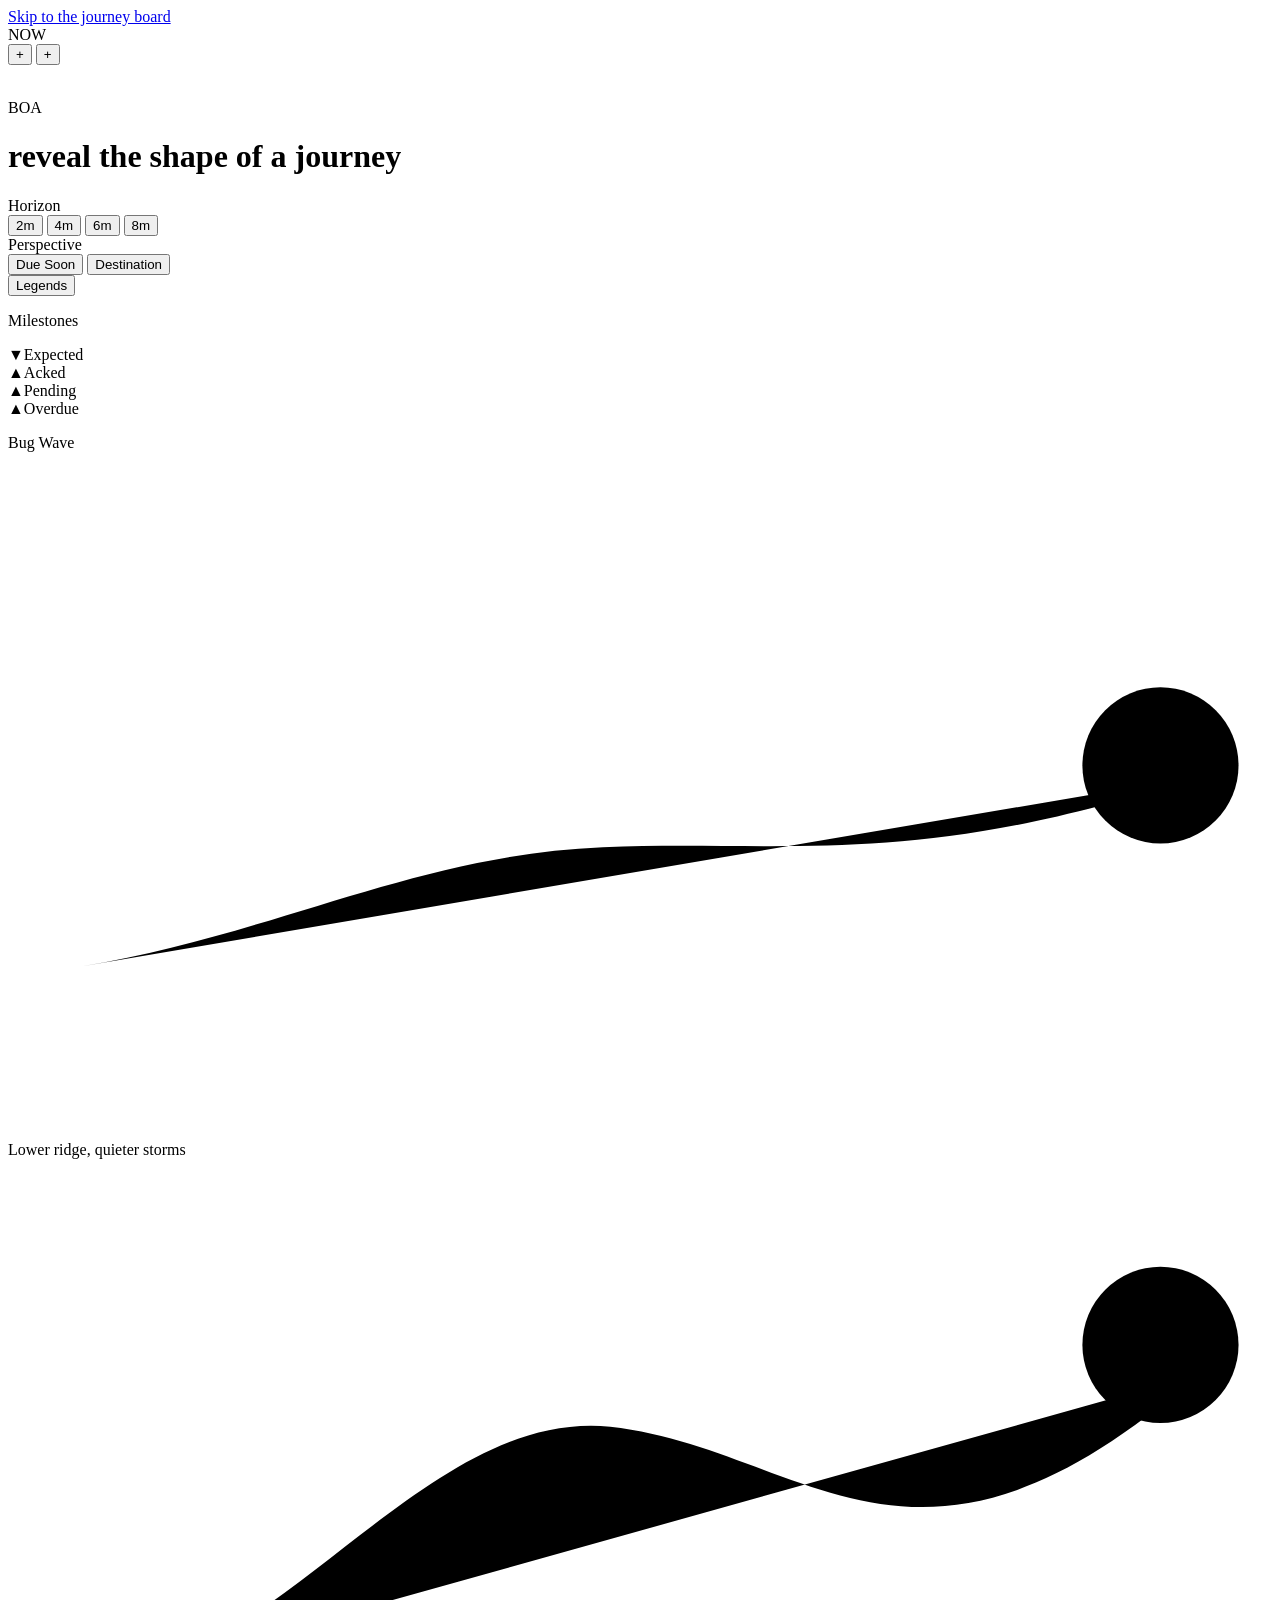
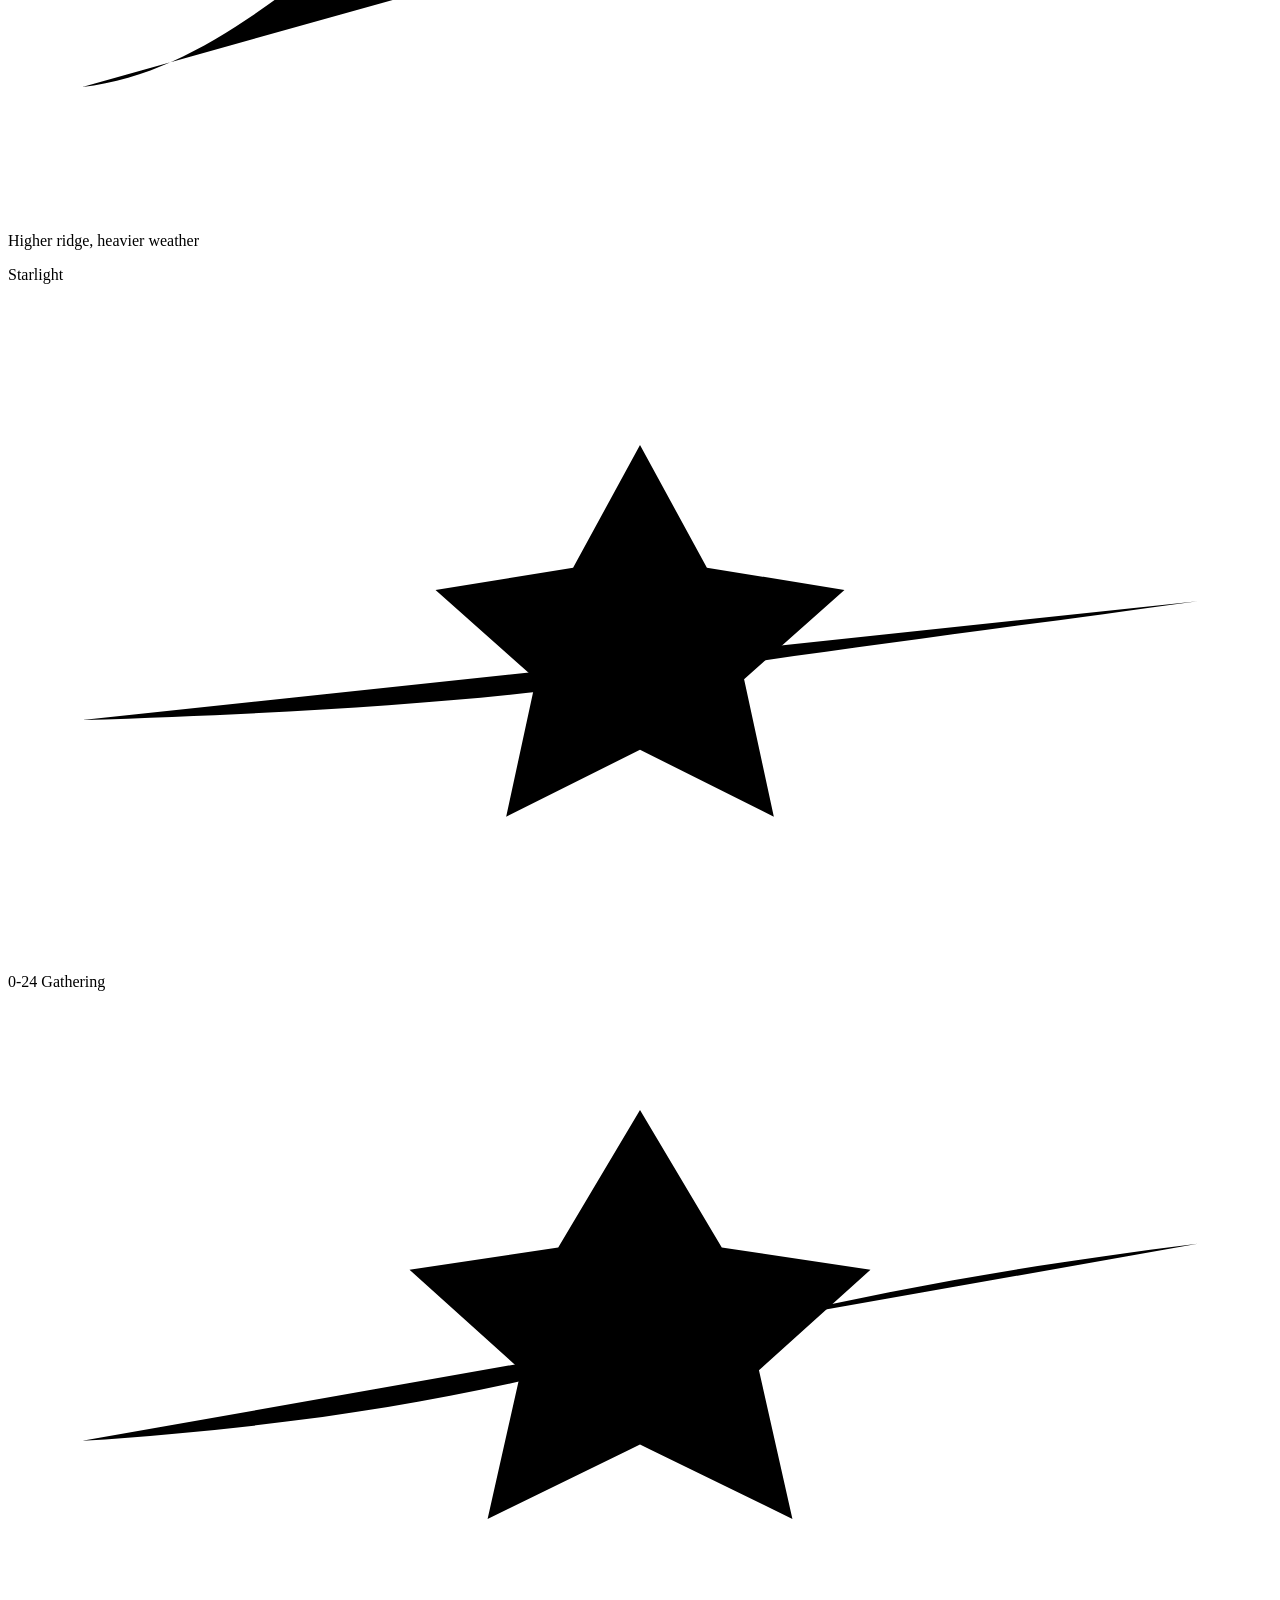
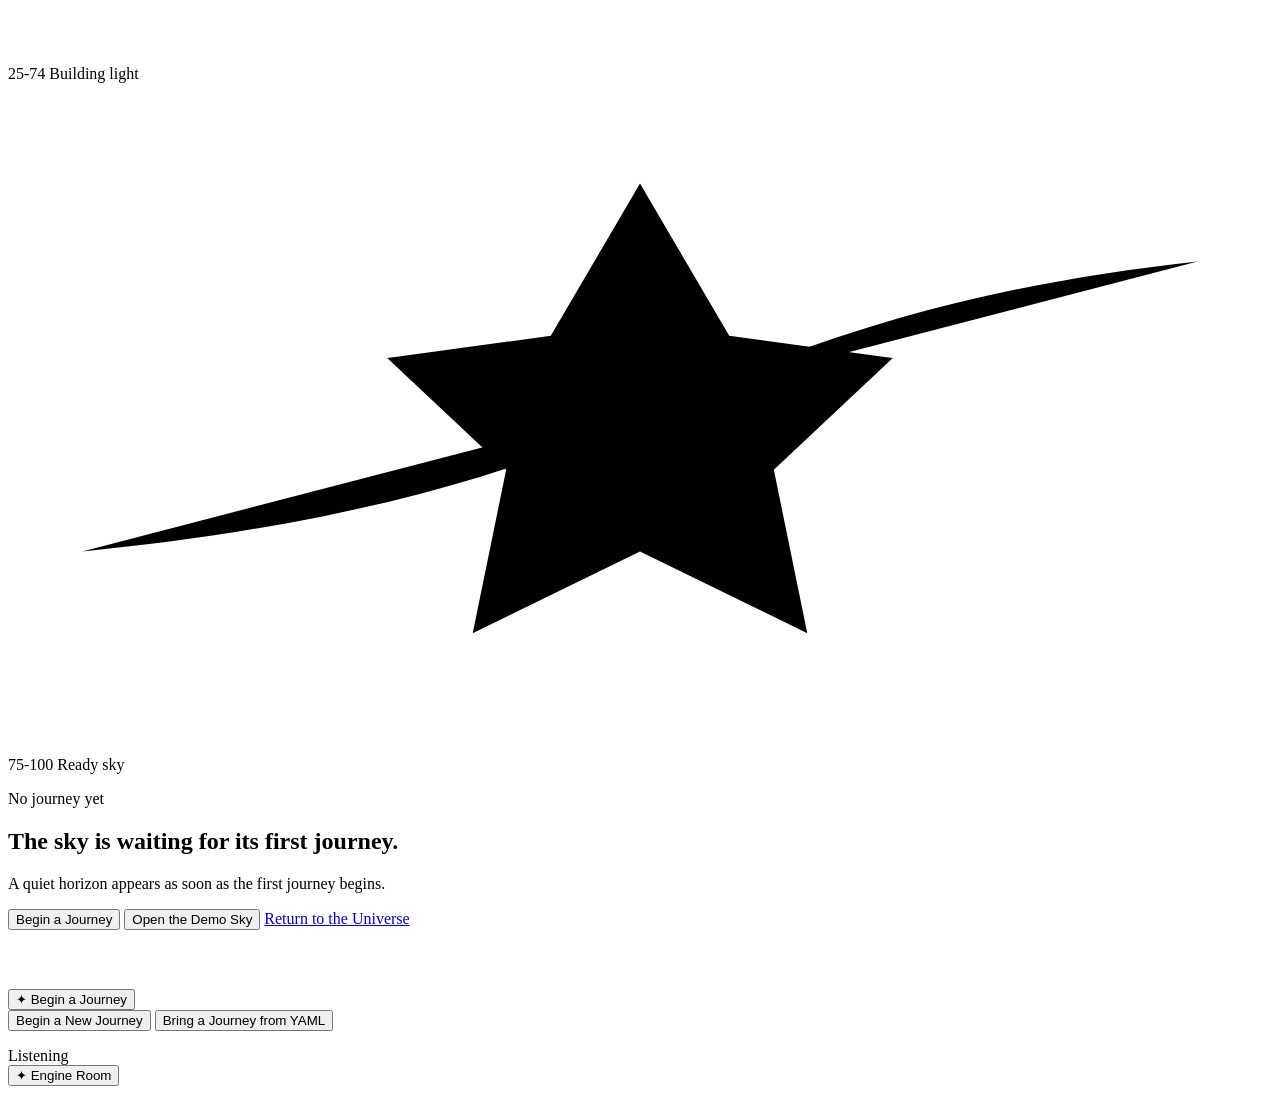
==== src/boa/static/index.html @ 33385906 "Add expandable starlight hover notes" ====
<!doctype html>
<html lang="en">
  <head>
    <meta charset="utf-8">
    <meta name="viewport" content="width=device-width, initial-scale=1">
    <title>BOA - Reveal the shape of a journey</title>
    <meta name="description" content="BOA reveals the shape of a journey through starlight, bug wave, and milestone horizon." />
    <meta name="theme-color" content="#fbf6ea" />
    <meta property="og:title" content="BOA - Reveal the shape of a journey" />
    <meta property="og:description" content="A quiet release horizon where starlight, storms, and milestones can be read at a glance." />
    <meta property="og:type" content="website" />
    <meta property="og:image" content="/static/empty-galaxy-prince.png" />
    <meta name="twitter:card" content="summary_large_image" />
    <meta name="twitter:title" content="BOA - Reveal the shape of a journey" />
    <meta name="twitter:description" content="Read journey readiness through starlight, bug wave, and milestone horizon." />
    <meta name="twitter:image" content="/static/empty-galaxy-prince.png" />
    <link rel="icon" type="image/png" href="/static/boa-logo.png">
    <link rel="stylesheet" href="/static/app.css?v=starlight-230">
  </head>
  <body>
    <a class="skip-link" href="#timeline-board">Skip to the journey board</a>
    <div class="now-label hidden" aria-hidden="true">NOW</div>
    <div class="now-line hidden" aria-hidden="true"></div>
    <button class="now-toggle now-toggle-top hidden" type="button" aria-label="Expand upper Now line panel" aria-expanded="false" data-now-toggle="top">
      <span aria-hidden="true">+</span>
    </button>
    <button class="now-toggle now-toggle-bottom hidden" type="button" aria-label="Expand lower Now line panel" aria-expanded="false" data-now-toggle="bottom">
      <span aria-hidden="true">+</span>
    </button>
    <div class="app-shell">
      <header class="masthead">
        <div class="brand">
          <a class="brand-mark brand-home-link" href="/" aria-label="Return to the universe">
            <img src="/static/boa-logo.png" alt="" />
          </a>
          <div class="brand-copy">
            <p class="brand-name">BOA</p>
            <h1 class="brand-tagline">reveal the shape of a journey</h1>
            <p id="board-scope" class="board-scope hidden"></p>
          </div>
        </div>
        <div class="masthead-actions">
          <div class="masthead-controls" aria-label="Board controls">
            <div class="selector-field">
              <span class="selector-label">Horizon</span>
              <div id="horizon-selector" class="segmented-selector segmented-selector-horizon" role="radiogroup" aria-label="Horizon">
                <span class="segment-highlight" aria-hidden="true"></span>
                <button class="segment-option is-active" type="button" role="radio" aria-checked="true" data-horizon-months="2">2m</button>
                <button class="segment-option" type="button" role="radio" aria-checked="false" data-horizon-months="4">4m</button>
                <button class="segment-option" type="button" role="radio" aria-checked="false" data-horizon-months="6">6m</button>
                <button class="segment-option" type="button" role="radio" aria-checked="false" data-horizon-months="8">8m</button>
              </div>
            </div>
            <div class="selector-field">
              <span class="selector-label">Perspective</span>
              <div id="perspective-selector" class="segmented-selector segmented-selector-wide" role="radiogroup" aria-label="Perspective">
                <span class="segment-highlight" aria-hidden="true"></span>
                <button class="segment-option is-active" type="button" role="radio" aria-checked="true" data-perspective="due-soon">Due Soon</button>
                <button class="segment-option" type="button" role="radio" aria-checked="false" data-perspective="destination">Destination</button>
              </div>
            </div>
          </div>
          <div class="legend-hover-shell">
            <button class="legend-trigger" type="button" aria-label="Timeline legend" title="Timeline legend">
              <span>Legends</span>
            </button>
            <section class="timeline-legend" aria-label="Board legend">
              <div class="legend-group">
                <p class="legend-group-title">Milestones</p>
                <div class="legend-item"><span class="legend-icon legend-expected">▼</span><span>Expected</span></div>
                <div class="legend-item"><span class="legend-icon legend-acked">▲</span><span>Acked</span></div>
                <div class="legend-item"><span class="legend-icon legend-pending">▲</span><span>Pending</span></div>
                <div class="legend-item"><span class="legend-icon legend-overdue">▲</span><span>Overdue</span></div>
              </div>
              <div class="legend-group">
                <p class="legend-group-title">Bug Wave</p>
                <div class="legend-item legend-item-block">
                  <span class="legend-swatch legend-bugwave-mark" aria-hidden="true">
                    <svg viewBox="0 0 34 18" class="legend-swatch-svg legend-bugwave-svg legend-bugwave-svg-calm">
                      <path d="M2 13.4 C7 12.6, 11 10.4, 16 10.2 C21 10, 24.5 10.8, 32 8.3" class="legend-bugwave-stroke"></path>
                      <circle cx="31" cy="8" r="2.1" class="legend-bugwave-dot"></circle>
                    </svg>
                  </span>
                  <span>Lower ridge, quieter storms</span>
                </div>
                <div class="legend-item legend-item-block">
                  <span class="legend-swatch legend-bugwave-mark" aria-hidden="true">
                    <svg viewBox="0 0 34 18" class="legend-swatch-svg legend-bugwave-svg legend-bugwave-svg-active">
                      <path d="M2 14.2 C7.4 13.6, 11.2 6.7, 16.2 7.2 C21.5 7.8, 24.4 12.5, 32 5.8" class="legend-bugwave-stroke"></path>
                      <circle cx="31" cy="5" r="2.1" class="legend-bugwave-dot"></circle>
                    </svg>
                  </span>
                  <span>Higher ridge, heavier weather</span>
                </div>
              </div>
              <div class="legend-group">
                <p class="legend-group-title">Starlight</p>
                <div class="legend-item legend-item-block">
                  <span class="legend-swatch legend-starlight-mark" aria-hidden="true">
                    <svg viewBox="0 0 34 18" class="legend-swatch-svg legend-starlight-svg legend-starlight-svg-faint">
                      <path d="M2 11.3 C8.2 11.1, 12.8 10.8, 16.9 10.2 C22.2 9.4, 26.2 8.9, 32 8.1" class="legend-starlight-line"></path>
                      <path d="M17 3.9 L18.8 7.2 L22.5 7.8 L19.8 10.2 L20.6 13.9 L17 12.1 L13.4 13.9 L14.2 10.2 L11.5 7.8 L15.2 7.2 Z" class="legend-starlight-star"></path>
                    </svg>
                  </span>
                  <span>0-24 Gathering</span>
                </div>
                <div class="legend-item legend-item-block">
                  <span class="legend-swatch legend-starlight-mark" aria-hidden="true">
                    <svg viewBox="0 0 34 18" class="legend-swatch-svg legend-starlight-svg legend-starlight-svg-mid">
                      <path d="M2 12.1 C8.1 11.7, 12.7 10.9, 16.9 9.7 C22.1 8.3, 26.4 7.5, 32 6.8" class="legend-starlight-line"></path>
                      <path d="M17 3.2 L19.2 6.9 L23.2 7.5 L20.2 10.2 L21.1 14.2 L17 12.2 L12.9 14.2 L13.8 10.2 L10.8 7.5 L14.8 6.9 Z" class="legend-starlight-star"></path>
                    </svg>
                  </span>
                  <span>25-74 Building light</span>
                </div>
                <div class="legend-item legend-item-block">
                  <span class="legend-swatch legend-starlight-mark" aria-hidden="true">
                    <svg viewBox="0 0 34 18" class="legend-swatch-svg legend-starlight-svg legend-starlight-svg-bright">
                      <path d="M2 12.6 C8.1 12, 13.1 10.8, 17.1 8.9 C22.4 6.5, 26.6 5.4, 32 4.8" class="legend-starlight-line"></path>
                      <path d="M17 2.7 L19.4 6.8 L23.8 7.4 L20.6 10.4 L21.5 14.8 L17 12.6 L12.5 14.8 L13.4 10.4 L10.2 7.4 L14.6 6.8 Z" class="legend-starlight-star"></path>
                    </svg>
                  </span>
                  <span>75-100 Ready sky</span>
                </div>
              </div>
            </section>
          </div>
        </div>
      </header>

      <main class="release-stage">
        <section id="empty-state" class="empty-state hidden">
          <p id="empty-eyebrow" class="empty-eyebrow">No journey yet</p>
          <h2 id="empty-title">The sky is waiting for its first journey.</h2>
          <p id="empty-body">A quiet horizon appears as soon as the first journey begins.</p>
          <div class="empty-actions">
            <button id="empty-new-release-button" class="primary-button empty-action-primary" type="button">Begin a Journey</button>
            <button id="seed-button" class="ghost-button empty-action-secondary paper-quiet-trigger" type="button">Open the Demo Sky</button>
            <a id="empty-return-link" class="ghost-button empty-action-secondary empty-action-return paper-quiet-trigger hidden" href="/">Return to the Universe</a>
          </div>
        </section>

        <section id="timeline-board" class="timeline-board" aria-live="polite">
        </section>
        <section class="month-ruler-wrap hidden" aria-hidden="true">
          <svg id="month-ruler" class="month-ruler" viewBox="0 0 960 42" preserveAspectRatio="none"></svg>
        </section>
        <div class="journey-star hidden" aria-hidden="true"></div>
      </main>
    </div>

    <dialog id="journey-dialog" class="journey-dialog paper-dialog">
      <div class="journey-surface paper-surface paper-surface-large dialog-surface dialog-surface-large">
        <div class="dialog-head paper-dialog-head dialog-head-context">
          <div class="dialog-head-copy">
            <p id="journey-kicker" class="dialog-kicker">Begin a Journey</p>
            <div class="dialog-title-row">
              <h2 id="journey-title">Shape the journey</h2>
              <p id="journey-intro" class="dialog-intro">Place the first points of this release on the horizon.</p>
            </div>
            <form id="journey-form" class="dialog-identity-row journey-identity-row" autocomplete="off">
              <label class="journey-identity-field" aria-label="Product">
                <input id="journey-product" type="text" placeholder="Product">
              </label>
              <label class="journey-identity-field journey-identity-field-version" aria-label="Version">
                <input id="journey-version" type="text" placeholder="Version">
              </label>
              <details id="reading-post-panel" class="journey-reading-post reading-post-panel">
                <summary class="reading-post-summary" aria-label="Reading Post">
                  <span id="reading-post-lamp" class="reading-post-lamp" aria-hidden="true"></span>
                  <span class="reading-post-summary-title">Reading Post</span>
                </summary>
                <div class="reading-post-body paper-menu">
                  <label class="reading-post-field">
                    <span class="dialog-title-2">Friends on the horizon</span>
                    <textarea id="reading-post-recipients" class="dialog-textarea reading-post-recipients" rows="3" placeholder="rose@example.com&#10;fox@example.com"></textarea>
                  </label>
                  <fieldset class="reading-post-field reading-post-schedule">
                    <legend class="dialog-title-2">Update schedule</legend>
                    <label><input type="radio" name="reading-post-schedule" value="daily"> Daily</label>
                    <label><input type="radio" name="reading-post-schedule" value="weekdays"> Weekdays</label>
                    <label><input type="radio" name="reading-post-schedule" value="milestones"> At milestones</label>
                    <label><input type="radio" name="reading-post-schedule" value="never"> Never</label>
                    <input type="radio" name="reading-post-schedule" value="weekly" hidden>
                  </fieldset>
                  <div class="reading-post-grid">
                    <label class="reading-post-field reading-post-clock-field">
                      <span class="dialog-title-2">Time</span>
                      <input id="reading-post-time" class="dialog-input reading-post-time" type="time" value="08:00">
                    </label>
                    <label class="reading-post-field reading-post-until-field">
                      <span class="dialog-title-2">Deliver until</span>
                      <span class="reading-post-until-row">
                        <span>Last milestone +</span>
                        <input id="reading-post-deliver-days" class="dialog-input reading-post-days" type="number" min="0" max="365" value="7">
                        <span>days</span>
                      </span>
                    </label>
                  </div>
                  <p id="reading-post-window" class="form-note paper-note reading-post-window" aria-live="polite" aria-atomic="true"></p>
                  <button id="reading-post-sleep-button" class="paper-quiet-trigger reading-post-sleep-button" type="button" hidden>Let it sleep</button>
                  <p id="reading-post-message" class="form-note paper-note reading-post-message" aria-live="polite" aria-atomic="true"></p>
                </div>
              </details>
            </form>
          </div>
          <button id="close-journey-dialog-button" class="icon-button paper-icon-button paper-close-button dialog-close-button" type="button" aria-label="Close"></button>
        </div>

        <div class="journey-layout dialog-body dialog-body-canvas">
          <section class="journey-builder dialog-section" aria-label="Journey timeline builder">
            <form id="journey-milestone-popover" class="journey-milestone-popover paper-card dialog-floating-card dialog-floating-card-anchored dialog-form dialog-form-compact hidden">
              <div class="journey-popover-head">
                <div class="journey-popover-heading">
                  <span class="journey-popover-kicker dialog-title-2">Milestone</span>
                  <p id="journey-milestone-title" class="journey-popover-title dialog-title-1">Dev Ready</p>
                </div>
                <div class="journey-delete-shell">
                  <button id="journey-milestone-menu" class="journey-milestone-menu paper-icon-button paper-icon-button-compact" type="button" aria-label="Milestone actions">⋯</button>
                  <div id="journey-milestone-menu-panel" class="journey-milestone-menu-panel paper-menu hidden">
                    <button id="journey-milestone-delete" class="journey-milestone-delete" type="button">Remove milestone</button>
                  </div>
                </div>
              </div>
              <p id="journey-milestone-date" class="journey-popover-date dialog-title-3">April 23, 2026</p>
              <label class="journey-popover-field paper-field">
                <span class="dialog-title-2">Milestone name</span>
                <input id="journey-milestone-name" class="dialog-input" type="text" placeholder="Regression Ready">
              </label>
              <div class="journey-popover-meta-grid">
                <label class="journey-popover-field paper-field">
                  <span class="dialog-title-2">Keeper</span>
                  <input id="journey-milestone-owner" class="dialog-input" type="text" placeholder="alice">
                </label>
                <label class="journey-popover-field paper-field">
                  <span class="dialog-title-2">Email</span>
                  <input id="journey-milestone-email" class="dialog-input" type="email" placeholder="alice@example.com">
                </label>
              </div>
              <label class="journey-popover-field paper-field">
                <span class="dialog-title-2">Quiet note</span>
                <textarea id="journey-milestone-note" class="dialog-textarea" rows="4" placeholder="Why this point in the journey matters"></textarea>
              </label>
            </form>
            <div class="journey-canvas-shell">
              <svg id="journey-timeline" class="journey-timeline" viewBox="0 0 1120 260" preserveAspectRatio="none"></svg>
              <button id="journey-add-milestone" class="journey-add-milestone paper-icon-button paper-icon-button-compact" type="button" aria-label="Add milestone">+</button>
            </div>
          </section>
        </div>
        <div class="paper-dialog-footer dialog-footer dialog-footer-grid dialog-footer-keyed">
          <button id="journey-create-button" class="primary-button paper-button paper-button-primary" type="submit" form="journey-form">Done</button>
          <div class="journey-protection-shell" title="Used to protect edits, acknowledgements, and removal.">
            <input id="journey-secret" class="journey-protection-input dialog-key-input" type="text" form="journey-form" placeholder="Journey key" aria-label="Journey key. Used to protect edits, acknowledgements, and removal.">
          </div>
          <p id="journey-message" class="form-note paper-note" aria-live="polite"></p>
        </div>
      </div>
    </dialog>

    <dialog id="import-dialog" class="import-dialog paper-dialog">
      <div class="import-surface paper-surface dialog-surface">
        <div class="dialog-head paper-dialog-head dialog-head-double">
          <div class="dialog-head-copy">
            <p class="dialog-kicker">Bring a Journey</p>
            <div class="dialog-title-row">
              <h2>Prepare a scroll for the sky</h2>
              <p class="dialog-intro">Bring in a YAML scroll and reopen it as a journey.</p>
            </div>
          </div>
          <button id="close-import-dialog-button" class="icon-button paper-icon-button paper-close-button dialog-close-button" type="button" aria-label="Close"></button>
        </div>

        <form id="import-form" class="import-form-stack dialog-form dialog-form-stack">
          <label class="paper-field paper-section paper-section-soft dialog-panel dialog-panel-soft import-scroll-field file-field dialog-section">
            <span class="import-section-title dialog-title-2">Journey scroll</span>
            <small class="import-section-note dialog-title-3">Choose a quiet YAML page and let BOA reopen it as a journey.</small>
            <span class="import-file-shell">
              <input id="import-file" type="file" accept=".yaml,.yml,text/yaml,text/x-yaml">
              <span class="import-file-face" aria-hidden="true">
                <span class="import-file-button">Choose scroll</span>
                <span id="import-file-summary" class="import-file-summary">No scroll chosen yet</span>
              </span>
            </span>
          </label>
          <fieldset class="choice-field paper-choice-field paper-section paper-section-soft dialog-panel dialog-panel-soft import-kickoff-field dialog-section">
            <legend class="dialog-title-2">Kickoff</legend>
            <p class="import-section-note dialog-title-3">Keep the original first sunrise, or gently choose a new one.</p>
            <label class="choice-pill">
              <input id="import-keep-original" name="import-mode" type="radio" value="keep" checked>
              <span>
                <strong>Keep its first day</strong>
                <small>Reopen the journey where its first light began.</small>
              </span>
            </label>
            <label class="choice-pill">
              <input id="import-shift-timeline" name="import-mode" type="radio" value="shift">
              <span>
                <strong>Choose a new first day</strong>
                <small>Shift the sky to a new morning before it resumes.</small>
              </span>
            </label>
          </fieldset>
          <label id="import-kickoff-label" class="paper-field paper-section paper-section-soft dialog-panel dialog-panel-soft import-date-field dialog-section hidden">
            <span class="import-section-title dialog-title-2">First day</span>
            <small class="import-section-note dialog-title-3">A fresh morning for this imported journey.</small>
            <span class="import-date-shell">
              <input id="import-kickoff-date" class="dialog-input dialog-input-date" type="date">
            </span>
          </label>
        </form>
        <div class="paper-dialog-footer dialog-footer dialog-footer-inline import-footer">
          <button class="primary-button paper-button paper-button-primary" type="submit" form="import-form">Prepare Journey</button>
          <p id="import-message" class="form-note paper-note" aria-live="polite"></p>
        </div>
      </div>
    </dialog>

    <dialog id="ack-dialog" class="ack-dialog paper-dialog">
      <div class="ack-surface paper-surface dialog-surface">
        <div class="dialog-head paper-dialog-head dialog-head-context">
          <div class="dialog-head-copy">
            <p class="dialog-kicker">Acknowledge</p>
            <div class="dialog-title-row">
              <h2 id="ack-milestone-name">Quietly mark this milestone.</h2>
              <p id="ack-milestone-date" class="dialog-intro">On the horizon</p>
            </div>
            <div class="dialog-identity-row ack-identity-row">
              <p id="ack-release-name" class="ack-release-name dialog-title-1"></p>
              <p id="ack-release-version" class="ack-release-version dialog-title-3"></p>
            </div>
          </div>
          <div class="dialog-head-meta" aria-label="Acknowledgement date">
            <p id="ack-date" class="dialog-updated-at"></p>
          </div>
          <button id="close-ack-dialog-button" class="icon-button paper-icon-button paper-close-button dialog-close-button" type="button" aria-label="Close"></button>
        </div>

        <form id="ack-form" class="dialog-form dialog-form-stack" novalidate>
          <div class="ack-form-grid dialog-body dialog-body-split dialog-section">
            <section class="ack-panel dialog-panel" aria-label="Leave a mark">
              <div class="ack-card-head">
                <h3 class="dialog-title-1">Leave a mark</h3>
                <p class="dialog-title-3">A quiet mark beside this milestone.</p>
              </div>
              <div class="ack-field ack-keeper-field" aria-label="Keeper">
                <div class="ack-keeper-label-row">
                  <span class="dialog-title-2">Keeper</span>
                  <button id="ack-keeper-change-button" class="ack-keeper-change" type="button" title="Keeper is set on the milestone. Change it in Tend Journey.">Change in Tend Journey?</button>
                  <button id="ack-send-email-button" class="ack-keeper-email-button" type="button" title="Send the acknowledgement email to this keeper again.">Notify Keeper</button>
                </div>
                <p id="ack-keeper-display" class="ack-keeper-readout">No keeper set</p>
                <input id="ack-name" name="ack_name" type="hidden">
              </div>
              <label class="paper-field ack-field">
                <span class="dialog-title-2">Quiet note <span class="field-optional paper-field-optional">(optional)</span></span>
                <textarea id="ack-note" class="dialog-textarea observation-textarea ack-note-input" rows="4" placeholder="A short acknowledgement note"></textarea>
              </label>
            </section>
            <section class="ack-trail dialog-panel dialog-panel-soft" aria-label="Acknowledgement trail">
              <div class="ack-card-head">
                <h3 class="dialog-title-1">Ack trail</h3>
                <p class="dialog-title-3">Recent marks on this milestone.</p>
              </div>
              <div id="ack-trail" class="ack-trail-list"></div>
              <p id="ack-hint" class="summary-line paper-note paper-note-inline dialog-body-note ack-hint">The ack trail will remember the keeper, date, and quiet note together.</p>
            </section>
          </div>
        </form>
        <div class="paper-dialog-footer dialog-footer dialog-footer-grid dialog-footer-keyed ack-footer">
          <button id="ack-submit-button" class="primary-button paper-button paper-button-primary" type="button">Acknowledge</button>
          <div class="ack-key-shell" title="Used to protect acknowledgements and note updates.">
            <input id="ack-secret" class="dialog-key-input ack-secret-input" name="secret" type="password" form="ack-form" placeholder="Journey key" aria-label="Journey key. Used to protect acknowledgements and note updates." required>
          </div>
          <p id="ack-message" class="form-note paper-note" aria-live="polite"></p>
        </div>
      </div>
    </dialog>

    <dialog id="dialog-notice" class="dialog-notice paper-dialog">
      <div class="dialog-notice-surface paper-surface dialog-surface">
        <p id="dialog-notice-kicker" class="dialog-kicker">A small note</p>
        <h2 id="dialog-notice-title" class="dialog-notice-title">The note was sent.</h2>
        <p id="dialog-notice-message" class="dialog-notice-message dialog-title-3">The keeper has been notified.</p>
        <div class="paper-dialog-footer dialog-footer dialog-footer-inline dialog-notice-footer">
          <button id="dialog-notice-ok-button" class="primary-button paper-button paper-button-primary" type="button">OK</button>
        </div>
      </div>
    </dialog>

    <dialog id="observation-dialog" class="observation-dialog paper-dialog">
      <div class="observation-surface paper-surface dialog-surface dialog-surface-scrollable">
        <div class="dialog-head paper-dialog-head dialog-head-context">
          <div class="dialog-head-copy">
            <p class="dialog-kicker">Observation Notebook</p>
            <div class="dialog-title-row">
              <h2>Today’s Reading</h2>
              <p class="dialog-intro">A quiet notebook page for this journey today.</p>
            </div>
            <div class="dialog-identity-row">
              <p id="observation-release-name" class="observation-release-name observation-title-1 dialog-title-1"></p>
              <p id="observation-release-version" class="observation-meta-line observation-title-3 observation-release-version dialog-title-3"></p>
            </div>
          </div>
          <div class="dialog-head-meta" aria-label="Observation status">
            <p id="observation-last-updated" class="dialog-updated-at"></p>
            <span id="observation-status-pill" class="status-pill paper-status-pill" hidden>Ready</span>
          </div>
          <button id="close-observation-dialog-button" class="icon-button paper-icon-button paper-close-button dialog-close-button" type="button" aria-label="Close"></button>
        </div>

        <form id="observation-form" class="observation-form dialog-form dialog-form-stack">
          <div class="observation-workspace dialog-body dialog-body-split">
            <div class="observation-main-column">
              <label class="observation-card observation-card-whisper observation-field dialog-panel dialog-section">
                <div class="observation-field-head">
                  <span class="observation-title-1 dialog-title-1">Today’s Reading</span>
                  <small class="observation-title-3 dialog-title-3">A short line for what the journey looks like now.</small>
                </div>
                <input id="observation-whisper" class="observation-input dialog-input" type="text" maxlength="280" placeholder="The journey is gathering confidence steadily.">
              </label>

              <section class="observation-card observation-card-details observation-field observation-detail-field dialog-panel dialog-section">
                <div class="observation-field-head">
                  <div>
                    <span class="observation-title-1 dialog-title-1">Page Notes</span>
                    <small class="observation-title-3 dialog-title-3">Use markdown if this page needs more room.</small>
                  </div>
                  <button id="observation-detail-preview-toggle" class="observation-detail-preview-toggle" type="button" aria-pressed="false" aria-label="Preview details markdown">
                    <span class="observation-detail-preview-glyph" aria-hidden="true"></span>
                    <span class="observation-detail-preview-label">Preview</span>
                  </button>
                </div>
                <textarea id="observation-detail" class="observation-textarea dialog-textarea" rows="10" placeholder="Today’s reading&#10;&#10;You may write about:&#10;&#10;• A hill we crossed&#10;• A storm we discovered&#10;• A star that feels closer"></textarea>
                <div id="observation-detail-preview" class="observation-detail-preview boa-note-body hidden" aria-live="polite"></div>
              </section>
            </div>

            <aside class="observation-side-column">
              <section class="observation-card observation-card-starlight dialog-panel dialog-section">
                <div class="observation-section-head">
                  <h3 class="observation-title-1 dialog-title-1">Starlight</h3>
                  <p id="observation-starlight-readout" class="observation-starlight-readout observation-special-text">0% · Gathering</p>
                </div>
                <input id="observation-starlight" class="observation-starlight-slider observation-int-selector" type="range" min="0" max="100" step="1" value="0">

                <div id="observation-state-summary" class="observation-title-3 observation-starlight-note dialog-title-3">No starlight has been observed for this journey yet.</div>

                <div class="observation-starlight-section observation-starlight-trail">
                  <p class="observation-title-2 dialog-title-2">Trail</p>
                  <div id="observation-trail-summary" class="observation-trail-line observation-title-3 observation-starlight-note dialog-title-3">Meaningful starlight changes will appear here.</div>
                </div>

                <details class="observation-expand">
                  <summary class="observation-title-2 dialog-title-2">Behind the Reading</summary>
                  <p class="observation-title-3 dialog-title-3">Optional margin numbers, only if this page needs them.</p>
                  <div class="observation-metrics-grid">
                    <label class="observation-field">
                      <span class="observation-title-3 dialog-title-3">Done</span>
                      <input id="observation-done" class="observation-input observation-input-metric dialog-input-compact" type="number" min="0">
                    </label>
                    <label class="observation-field">
                      <span class="observation-title-3 dialog-title-3">Total</span>
                      <input id="observation-total" class="observation-input observation-input-metric dialog-input-compact" type="number" min="0">
                    </label>
                    <label class="observation-field">
                      <span class="observation-title-3 dialog-title-3">Blocked</span>
                      <input id="observation-blocked" class="observation-input observation-input-metric dialog-input-compact" type="number" min="0">
                    </label>
                  </div>
                </details>
              </section>

              <section class="observation-card observation-card-storms dialog-panel dialog-section">
                <div class="observation-storms-layout">
                  <div class="observation-storms-copy">
                    <div class="observation-section-head observation-section-head-compact">
                      <h3 class="observation-title-1 dialog-title-1">Storms</h3>
                    </div>
                    <p class="observation-title-2 observation-storms-kicker dialog-title-2">Known troubles still in view</p>
                    <div id="observation-storm-summary" class="observation-title-3 observation-storm-note dialog-title-3">Leave this blank if the weather is still unknown.</div>
                  </div>

                  <label class="observation-field observation-storms-field">
                    <span class="observation-title-3 observation-storms-input-label dialog-title-3">Count</span>
                    <input id="observation-storms" class="observation-input observation-input-count dialog-input-count" type="number" min="0" inputmode="numeric">
                  </label>
                </div>
              </section>

            </aside>
          </div>

          <div class="paper-dialog-footer dialog-footer dialog-footer-inline">
            <button id="observation-save-button" class="primary-button paper-button paper-button-primary" type="submit">Continue the Journey</button>
            <p id="observation-message" class="form-note paper-note" aria-live="polite"></p>
          </div>
        </form>
      </div>
    </dialog>

    <div class="page-note-shell">
      <button id="new-release-button" class="page-note-action paper-quiet-trigger" type="button" aria-haspopup="menu" aria-expanded="false" aria-controls="journey-action-menu" title="Begin a Journey">✦ Begin a Journey</button>
      <div id="journey-action-menu" class="journey-action-menu paper-menu hidden" role="menu">
        <button id="new-journey-option" class="journey-action-item" type="button" role="menuitem">Begin a New Journey</button>
        <button id="import-journey-option" class="journey-action-item" type="button" role="menuitem">Bring a Journey from YAML</button>
      </div>
    </div>

    <div class="hidden" aria-hidden="true">
      <p id="board-summary"></p>
      <span id="status-pill">Listening</span>
    </div>

    <div class="engine-note-shell">
      <button id="engine-button" class="engine-note-action paper-quiet-trigger" type="button" aria-label="Open Engine Room" title="Engine Room">✦ Engine Room</button>
    </div>

    <template id="release-template">
      <article class="release-row">
        <div class="release-identity">
          <div class="release-heading">
            <div class="release-heading-copy">
              <a class="release-product release-product-link"></a>
              <div class="release-version-row">
                <h2 class="release-version"></h2>
                <div class="release-menu-shell">
                  <button class="release-menu-button" type="button" aria-haspopup="menu" aria-expanded="false" aria-label="Journey actions">⌄</button>
                  <div class="release-menu paper-menu hidden" role="menu">
                    <button class="release-menu-item" type="button" data-action="settings" role="menuitem">Tend Journey</button>
                    <button class="release-menu-item" type="button" data-action="export" role="menuitem">Download Journey</button>
                    <button class="release-menu-item release-menu-item-danger" type="button" data-action="delete" role="menuitem">Delete</button>
                  </div>
                </div>
              </div>
            </div>
          </div>
          <section class="starlight-summary hidden" aria-label="Starlight readiness">
            <div class="starlight-whisper-trigger" tabindex="0" aria-label="Read today’s reading">
              <p class="starlight-whisper"></p>
            </div>
            <aside class="release-reading-card timeline-note-card paper-card paper-floating-card" aria-live="polite">
              <p class="release-reading-kicker">Today’s Reading</p>
              <p class="release-reading-text"></p>
              <p class="release-reading-meta"></p>
            </aside>
            <button class="release-observe-button paper-quiet-trigger" type="button">Continue Observation</button>
          </section>
        </div>
        <div class="release-track">
          <svg class="release-canvas" viewBox="0 0 1120 280" preserveAspectRatio="xMidYMid meet"></svg>
          <aside class="milestone-note-card timeline-note-card paper-card paper-floating-card hidden" aria-live="polite">
            <p class="milestone-note-kicker">Milestone Note</p>
            <p class="milestone-note-title"></p>
            <p class="milestone-note-date"></p>
            <p class="milestone-note-keeper"></p>
            <div class="milestone-note-body boa-note-body"></div>
            <div class="milestone-ack-shell hidden">
              <p class="milestone-ack-kicker">Acknowledged</p>
              <p class="milestone-ack-meta"></p>
              <div class="milestone-ack-body boa-note-body"></div>
            </div>
          </aside>
          <aside class="starlight-detail-card timeline-note-card paper-card paper-floating-card hidden" aria-live="polite">
            <div class="starlight-detail-head">
              <p class="starlight-detail-kicker">Night Log</p>
              <button class="starlight-detail-expand-button paper-icon-button paper-icon-button-compact" type="button" aria-pressed="false" aria-label="Expand night log" title="Expand night log">⤢</button>
            </div>
            <p class="starlight-detail-value"></p>
            <p class="starlight-detail-date"></p>
            <p class="starlight-detail-whisper"></p>
            <div class="starlight-detail-body boa-note-body"></div>
            <dl class="starlight-detail-stats hidden">
              <div><dt>Done</dt><dd class="starlight-detail-done"></dd></div>
              <div><dt>Total</dt><dd class="starlight-detail-total"></dd></div>
              <div><dt>Blocked</dt><dd class="starlight-detail-blocked"></dd></div>
            </dl>
          </aside>
          <aside class="bugwave-detail-card timeline-note-card paper-card paper-floating-card hidden" aria-live="polite">
            <p class="bugwave-detail-kicker">Storm Reading</p>
            <p class="bugwave-detail-value"></p>
            <p class="bugwave-detail-date"></p>
            <p class="bugwave-detail-line"></p>
          </aside>
        </div>
      </article>
    </template>

    <script src="/static/journey-label-layout.js?v=starlight-230" defer></script>
    <script src="/static/app.js?v=starlight-230" defer></script>

    <dialog id="engine-dialog" class="engine-dialog paper-dialog">
      <div class="engine-surface paper-surface dialog-surface">
        <div class="dialog-head paper-dialog-head dialog-head-double">
          <div class="dialog-head-copy">
            <p class="dialog-kicker">Engine Room</p>
            <div class="dialog-title-row">
              <h2>Delivery settings</h2>
              <p class="dialog-intro">A small room for clocks, letters, and quiet machinery.</p>
            </div>
          </div>
          <button id="close-engine-dialog-button" class="icon-button paper-icon-button paper-close-button dialog-close-button" type="button" aria-label="Close"></button>
        </div>

        <section class="engine-section dialog-form dialog-form-stack" aria-labelledby="engine-smtp-title">
          <div class="engine-panel dialog-panel dialog-section">
            <p class="engine-route-label dialog-title-2">World clock</p>
            <div class="engine-section-head">
              <div class="engine-section-title">
                <span class="engine-smtp-lamp is-ready" aria-hidden="true"></span>
                <h3 class="dialog-title-1">Date language</h3>
              </div>
            </div>
            <p class="summary-line paper-note paper-note-inline engine-status-note">Choose how dates are written across the journey board.</p>
            <div class="engine-date-format-field">
              <span class="dialog-title-2">Date format</span>
              <button id="engine-date-format-button" class="engine-date-format-button" type="button" aria-haspopup="menu" aria-expanded="false" aria-controls="engine-date-format-menu">
                <span id="engine-date-format-label">Jun 29, 2026</span>
              </button>
              <div id="engine-date-format-menu" class="engine-date-menu paper-menu hidden" role="menu">
                <button class="release-menu-item" type="button" data-format="storybook" role="menuitem">Jun 29, 2026</button>
                <button class="release-menu-item" type="button" data-format="iso" role="menuitem">2026-06-29</button>
                <button class="release-menu-item" type="button" data-format="day-first" role="menuitem">29 Jun 2026</button>
              </div>
            </div>
          </div>

          <div class="engine-panel dialog-panel dialog-section">
            <p class="engine-route-label dialog-title-2">Mail route</p>
            <div class="engine-section-head">
              <div class="engine-section-title">
                <span id="engine-smtp-lamp" class="engine-smtp-lamp" aria-hidden="true"></span>
                <h3 id="engine-smtp-title" class="dialog-title-1">Email delivery</h3>
              </div>
              <span id="engine-smtp-status" class="status-pill paper-status-pill">Disabled</span>
            </div>
            <p id="engine-smtp-message" class="summary-line paper-note paper-note-inline engine-status-note">Email delivery is not enabled.</p>

            <dl class="engine-detail-list dialog-summary dialog-panel-soft">
              <div>
                <dt class="dialog-title-2">Host</dt>
                <dd id="engine-smtp-host" class="dialog-title-3 dialog-detail-value">Not set</dd>
              </div>
              <div>
                <dt class="dialog-title-2">From</dt>
                <dd id="engine-smtp-from" class="dialog-title-3 dialog-detail-value">Not set</dd>
              </div>
              <div>
                <dt class="dialog-title-2">Security</dt>
                <dd id="engine-smtp-security" class="dialog-title-3 dialog-detail-value">None</dd>
              </div>
            </dl>

            <form id="engine-smtp-test-form" class="engine-test-form dialog-form dialog-form-stack">
              <label class="engine-field paper-field">
                <span class="dialog-title-2">Test recipient</span>
                <input id="engine-smtp-test-to" class="dialog-input" type="email" placeholder="admin@example.com">
                <small class="dialog-title-3 engine-field-note">Only available when the route is ready.</small>
              </label>
            </form>
          </div>
        </section>
        <div class="paper-dialog-footer dialog-footer dialog-footer-inline">
          <button id="engine-smtp-send-button" class="primary-button paper-button paper-button-primary" type="submit" form="engine-smtp-test-form">Send test email</button>
          <p id="engine-smtp-test-message" class="form-note paper-note" aria-live="polite"></p>
        </div>
      </div>
    </dialog>
  </body>
</html>
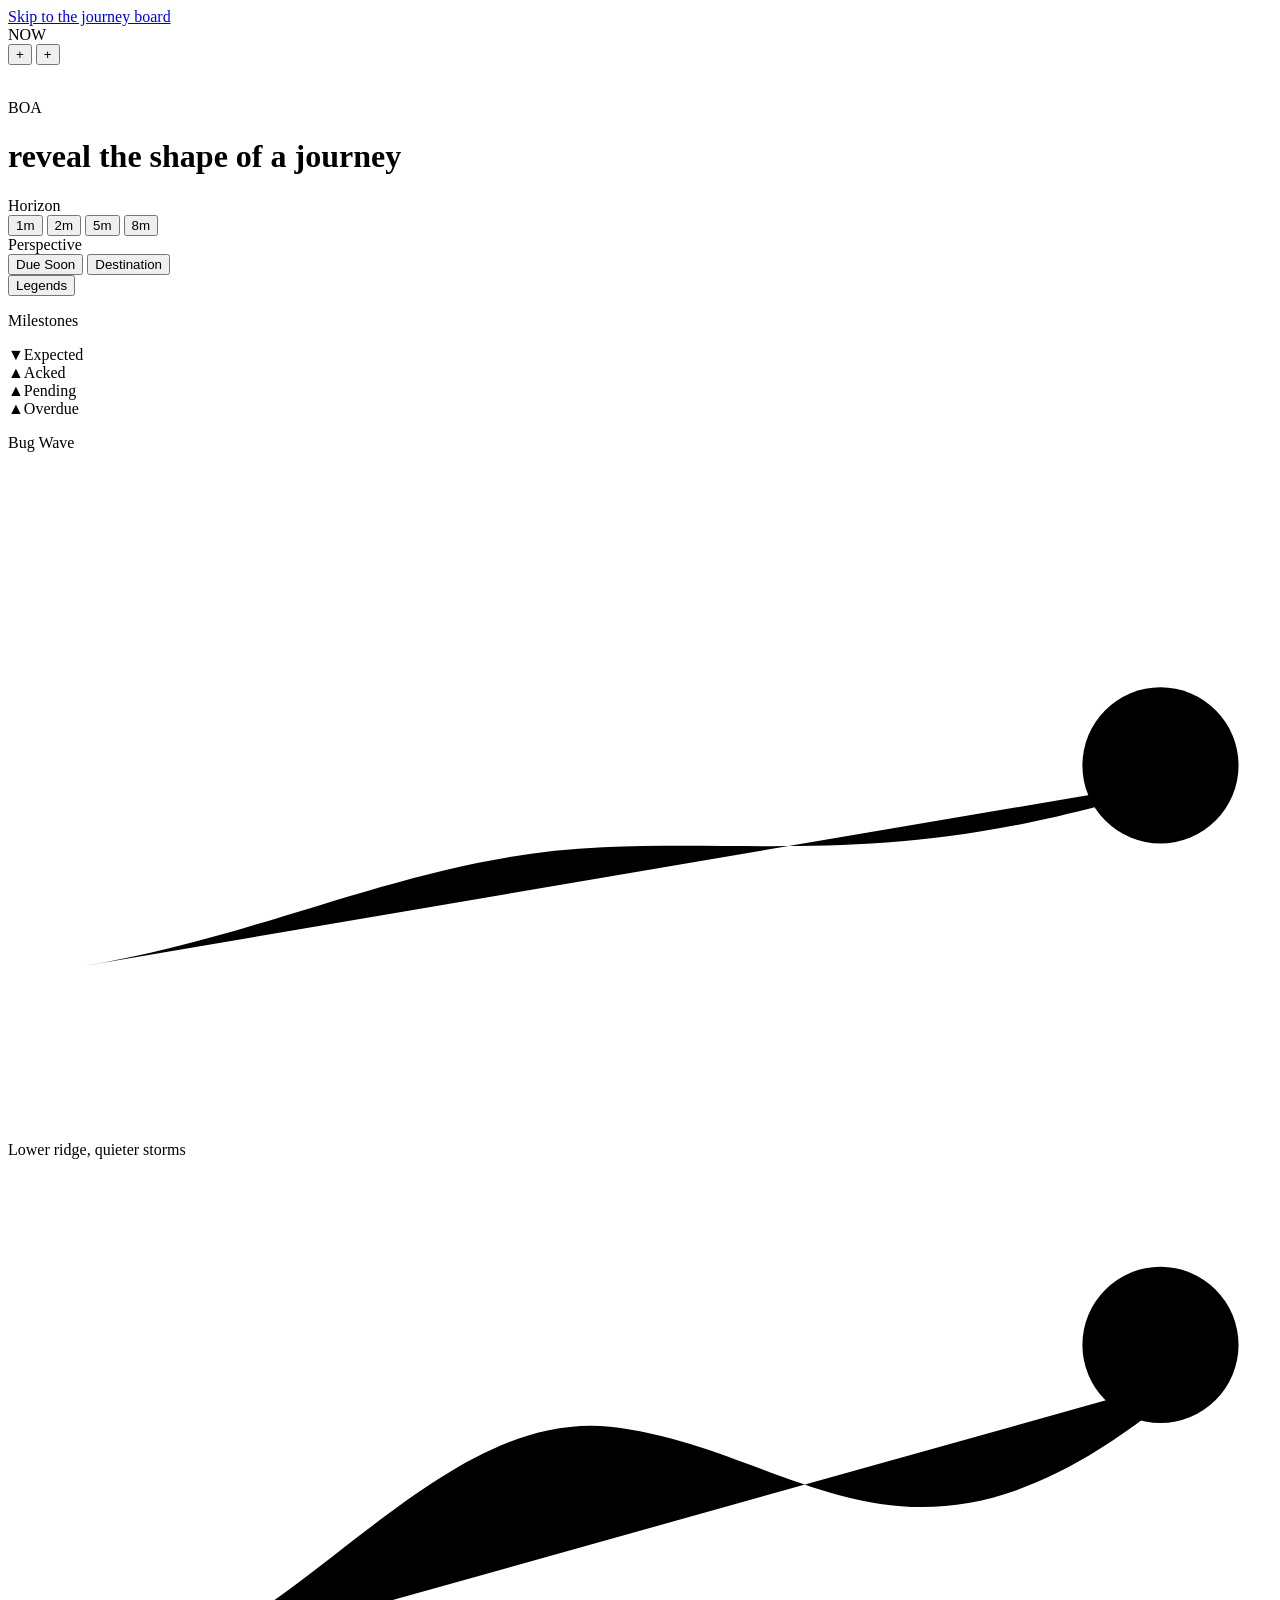
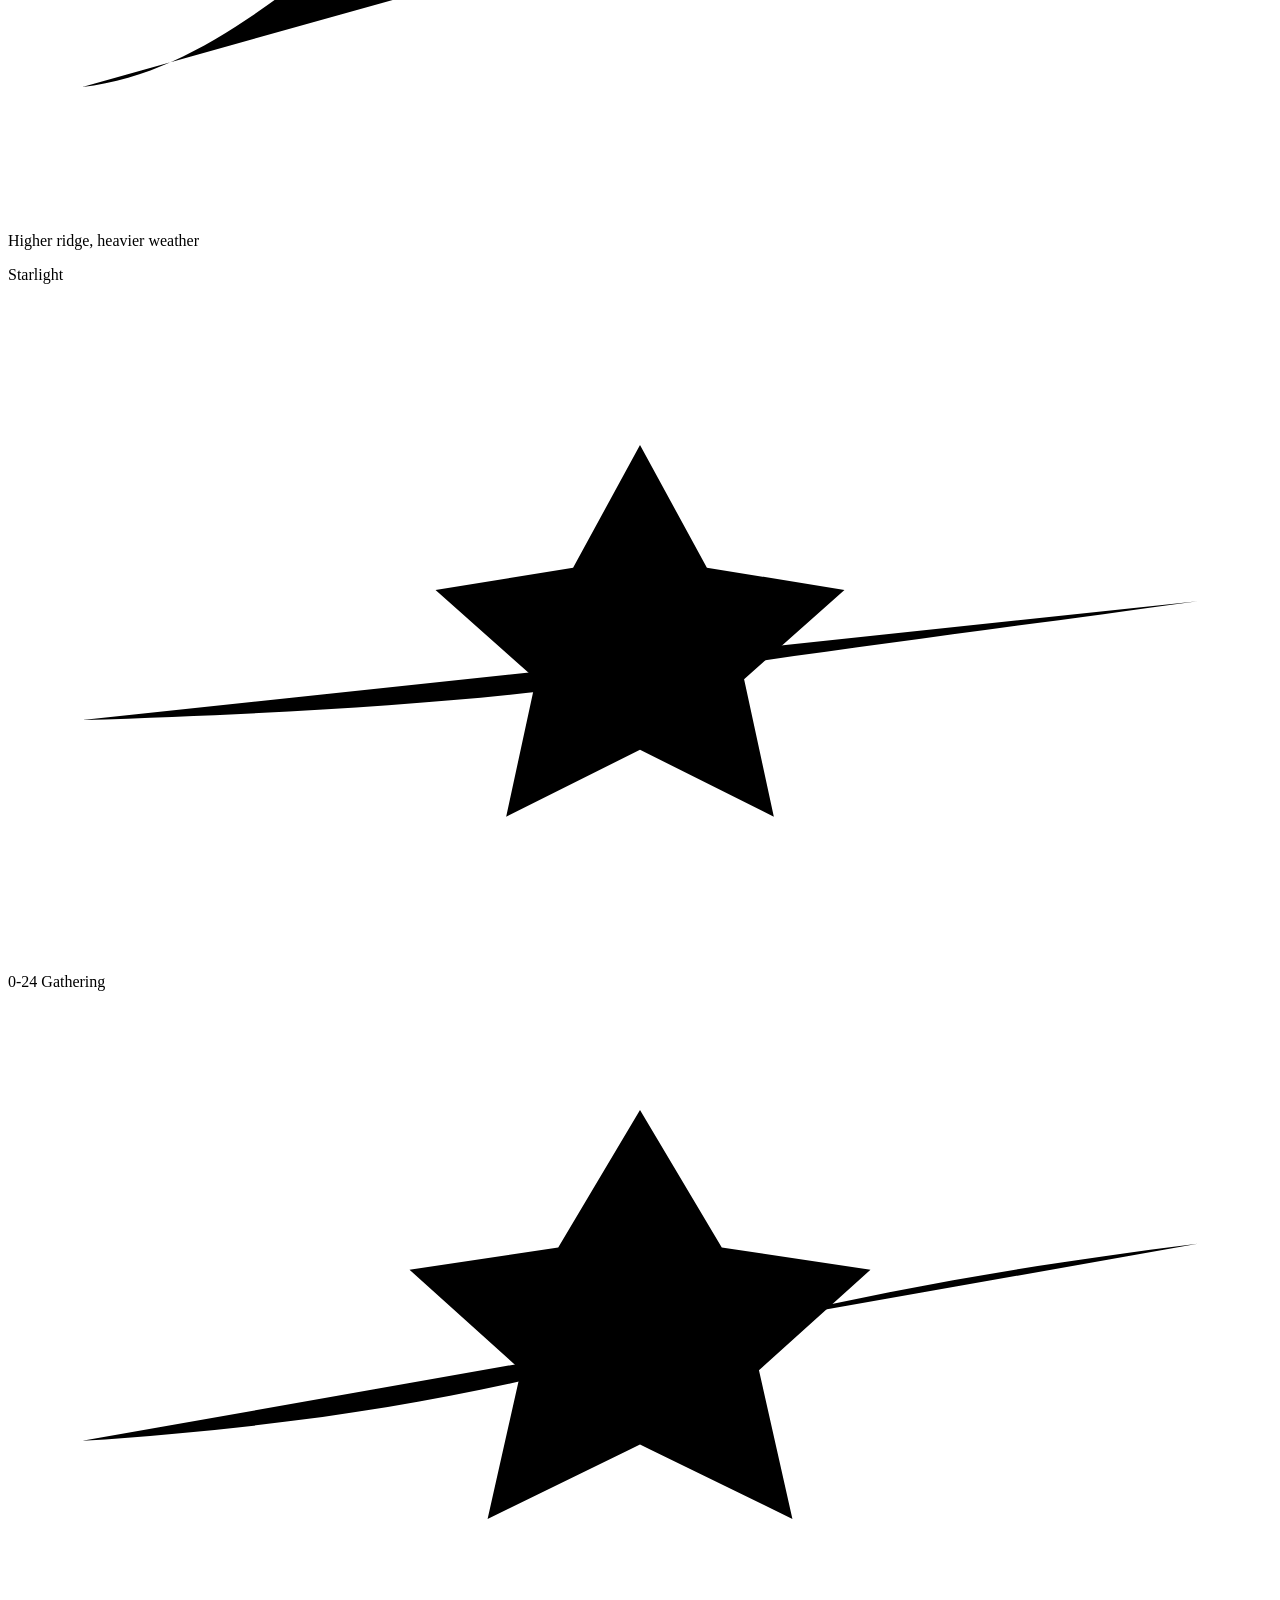
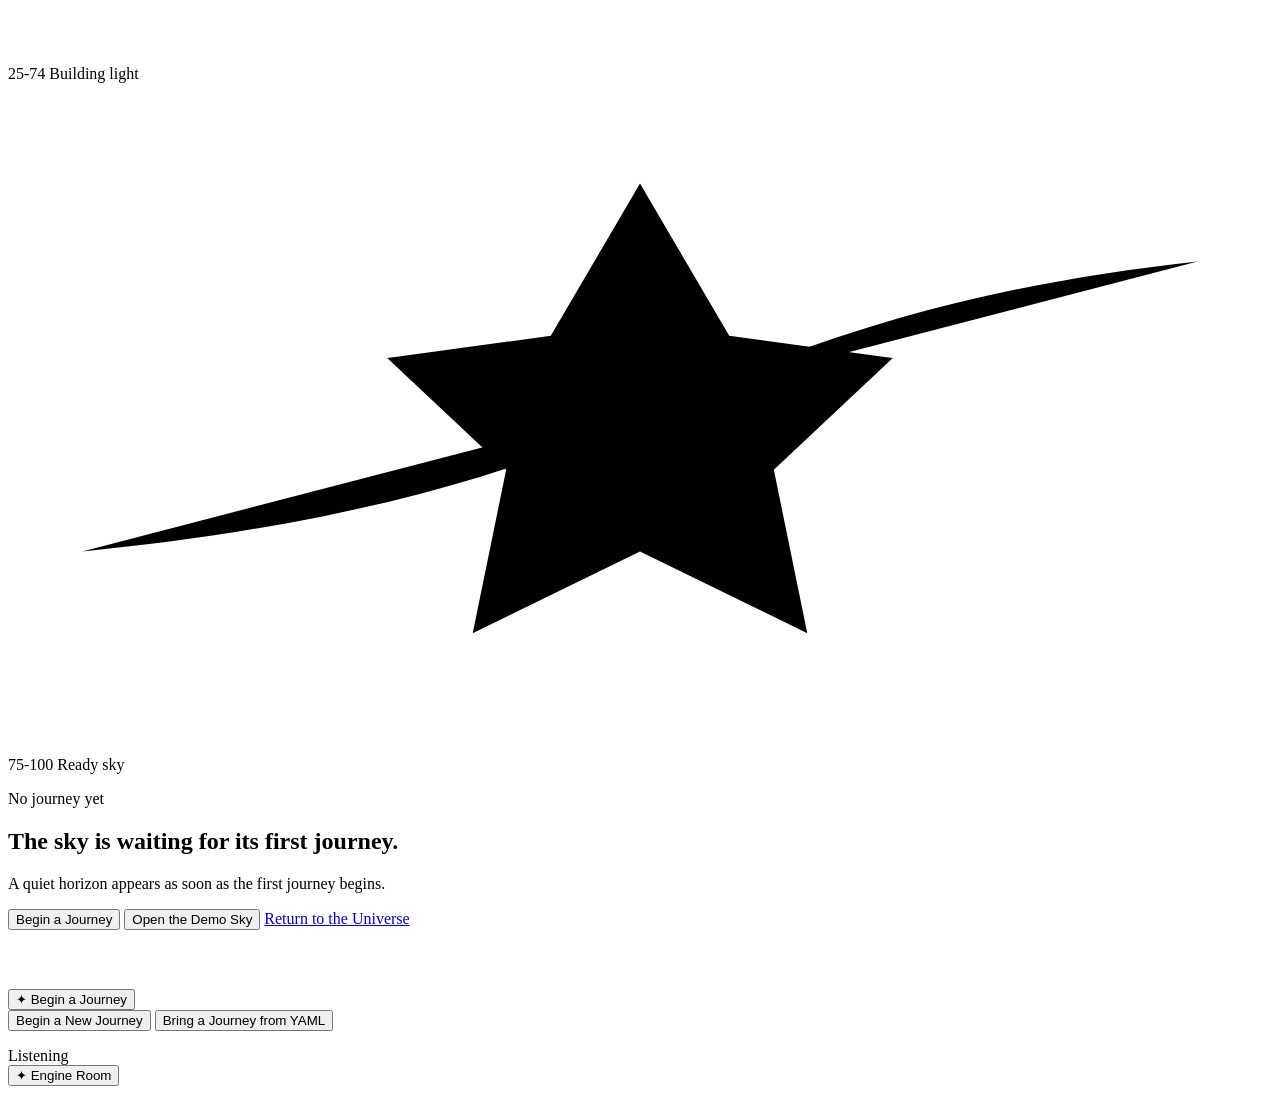
==== commit b493ace3: "Adjust horizon selector options" ====
--- a/src/boa/static/index.html
+++ b/src/boa/static/index.html
@@ -45,9 +45,9 @@
               <span class="selector-label">Horizon</span>
               <div id="horizon-selector" class="segmented-selector segmented-selector-horizon" role="radiogroup" aria-label="Horizon">
                 <span class="segment-highlight" aria-hidden="true"></span>
+                <button class="segment-option" type="button" role="radio" aria-checked="false" data-horizon-months="1">1m</button>
                 <button class="segment-option is-active" type="button" role="radio" aria-checked="true" data-horizon-months="2">2m</button>
-                <button class="segment-option" type="button" role="radio" aria-checked="false" data-horizon-months="4">4m</button>
-                <button class="segment-option" type="button" role="radio" aria-checked="false" data-horizon-months="6">6m</button>
+                <button class="segment-option" type="button" role="radio" aria-checked="false" data-horizon-months="5">5m</button>
                 <button class="segment-option" type="button" role="radio" aria-checked="false" data-horizon-months="8">8m</button>
               </div>
             </div>
@@ -171,34 +171,32 @@
                   <span class="reading-post-summary-title">Reading Post</span>
                 </summary>
                 <div class="reading-post-body paper-menu">
-                  <label class="reading-post-field">
+                  <label class="reading-post-field reading-post-recipients-field">
                     <span class="dialog-title-2">Friends on the horizon</span>
                     <textarea id="reading-post-recipients" class="dialog-textarea reading-post-recipients" rows="3" placeholder="rose@example.com&#10;fox@example.com"></textarea>
                   </label>
-                  <fieldset class="reading-post-field reading-post-schedule">
-                    <legend class="dialog-title-2">Update schedule</legend>
+                  <fieldset class="reading-post-field reading-post-schedule reading-post-rhythm-field">
+                    <legend class="dialog-title-2">Rhythm</legend>
                     <label><input type="radio" name="reading-post-schedule" value="daily"> Daily</label>
                     <label><input type="radio" name="reading-post-schedule" value="weekdays"> Weekdays</label>
-                    <label><input type="radio" name="reading-post-schedule" value="milestones"> At milestones</label>
+                    <label><input type="radio" name="reading-post-schedule" value="milestones"> Milestone</label>
                     <label><input type="radio" name="reading-post-schedule" value="never"> Never</label>
                     <input type="radio" name="reading-post-schedule" value="weekly" hidden>
                   </fieldset>
-                  <div class="reading-post-grid">
-                    <label class="reading-post-field reading-post-clock-field">
+                  <div class="reading-post-grid reading-post-metrics-grid">
+                    <label class="reading-post-field reading-post-clock-field reading-post-time-field">
                       <span class="dialog-title-2">Time</span>
                       <input id="reading-post-time" class="dialog-input reading-post-time" type="time" value="08:00">
                     </label>
-                    <label class="reading-post-field reading-post-until-field">
-                      <span class="dialog-title-2">Deliver until</span>
+                    <label class="reading-post-field reading-post-until-field reading-post-until-group">
+                      <span class="dialog-title-2">Until</span>
                       <span class="reading-post-until-row">
-                        <span>Last milestone +</span>
                         <input id="reading-post-deliver-days" class="dialog-input reading-post-days" type="number" min="0" max="365" value="7">
-                        <span>days</span>
+                        <span>days after the last milestone</span>
                       </span>
                     </label>
                   </div>
                   <p id="reading-post-window" class="form-note paper-note reading-post-window" aria-live="polite" aria-atomic="true"></p>
-                  <button id="reading-post-sleep-button" class="paper-quiet-trigger reading-post-sleep-button" type="button" hidden>Let it sleep</button>
                   <p id="reading-post-message" class="form-note paper-note reading-post-message" aria-live="polite" aria-atomic="true"></p>
                 </div>
               </details>
@@ -595,9 +593,12 @@
           <div class="dialog-head-copy">
             <p class="dialog-kicker">Engine Room</p>
             <div class="dialog-title-row">
-              <h2>Delivery settings</h2>
-              <p class="dialog-intro">A small room for clocks, letters, and quiet machinery.</p>
-            </div>
+              <h2>Control center</h2>
+              <p class="dialog-intro">Clocks, mail, and version markers kept together.</p>
+            </div>
+          </div>
+          <div class="dialog-head-meta" aria-label="Engine Room version">
+            <p id="engine-version" class="dialog-updated-at engine-version-meta" aria-hidden="true"></p>
           </div>
           <button id="close-engine-dialog-button" class="icon-button paper-icon-button paper-close-button dialog-close-button" type="button" aria-label="Close"></button>
         </div>
@@ -608,20 +609,29 @@
             <div class="engine-section-head">
               <div class="engine-section-title">
                 <span class="engine-smtp-lamp is-ready" aria-hidden="true"></span>
-                <h3 class="dialog-title-1">Date language</h3>
-              </div>
-            </div>
-            <p class="summary-line paper-note paper-note-inline engine-status-note">Choose how dates are written across the journey board.</p>
-            <div class="engine-date-format-field">
-              <span class="dialog-title-2">Date format</span>
-              <button id="engine-date-format-button" class="engine-date-format-button" type="button" aria-haspopup="menu" aria-expanded="false" aria-controls="engine-date-format-menu">
-                <span id="engine-date-format-label">Jun 29, 2026</span>
-              </button>
-              <div id="engine-date-format-menu" class="engine-date-menu paper-menu hidden" role="menu">
-                <button class="release-menu-item" type="button" data-format="storybook" role="menuitem">Jun 29, 2026</button>
-                <button class="release-menu-item" type="button" data-format="iso" role="menuitem">2026-06-29</button>
-                <button class="release-menu-item" type="button" data-format="day-first" role="menuitem">29 Jun 2026</button>
-              </div>
+                <h3 class="dialog-title-1">World time</h3>
+              </div>
+            </div>
+            <p class="summary-line paper-note paper-note-inline engine-status-note">Choose how this room writes time across the journey board.</p>
+            <div class="engine-world-clock-grid">
+              <label class="engine-field paper-field engine-clock-field">
+                <span class="dialog-title-2">Current time</span>
+                <div class="engine-current-time-row">
+                  <output id="engine-current-time" class="engine-current-time" aria-live="off">08:04:17 AM</output>
+                  <span id="engine-current-time-zone" class="engine-current-time-zone">UTC</span>
+                </div>
+              </label>
+              <label class="engine-field paper-field engine-date-format-field">
+                <span class="dialog-title-2">Date format</span>
+                <button id="engine-date-format-button" class="engine-date-format-button" type="button" aria-haspopup="menu" aria-expanded="false" aria-controls="engine-date-format-menu">
+                  <span id="engine-date-format-label">Jun 29, 2026</span>
+                </button>
+                <div id="engine-date-format-menu" class="engine-date-menu paper-menu hidden" role="menu">
+                  <button class="release-menu-item" type="button" data-format="storybook" role="menuitem">Jun 29, 2026</button>
+                  <button class="release-menu-item" type="button" data-format="iso" role="menuitem">2026-06-29</button>
+                  <button class="release-menu-item" type="button" data-format="day-first" role="menuitem">29 Jun 2026</button>
+                </div>
+              </label>
             </div>
           </div>
 
